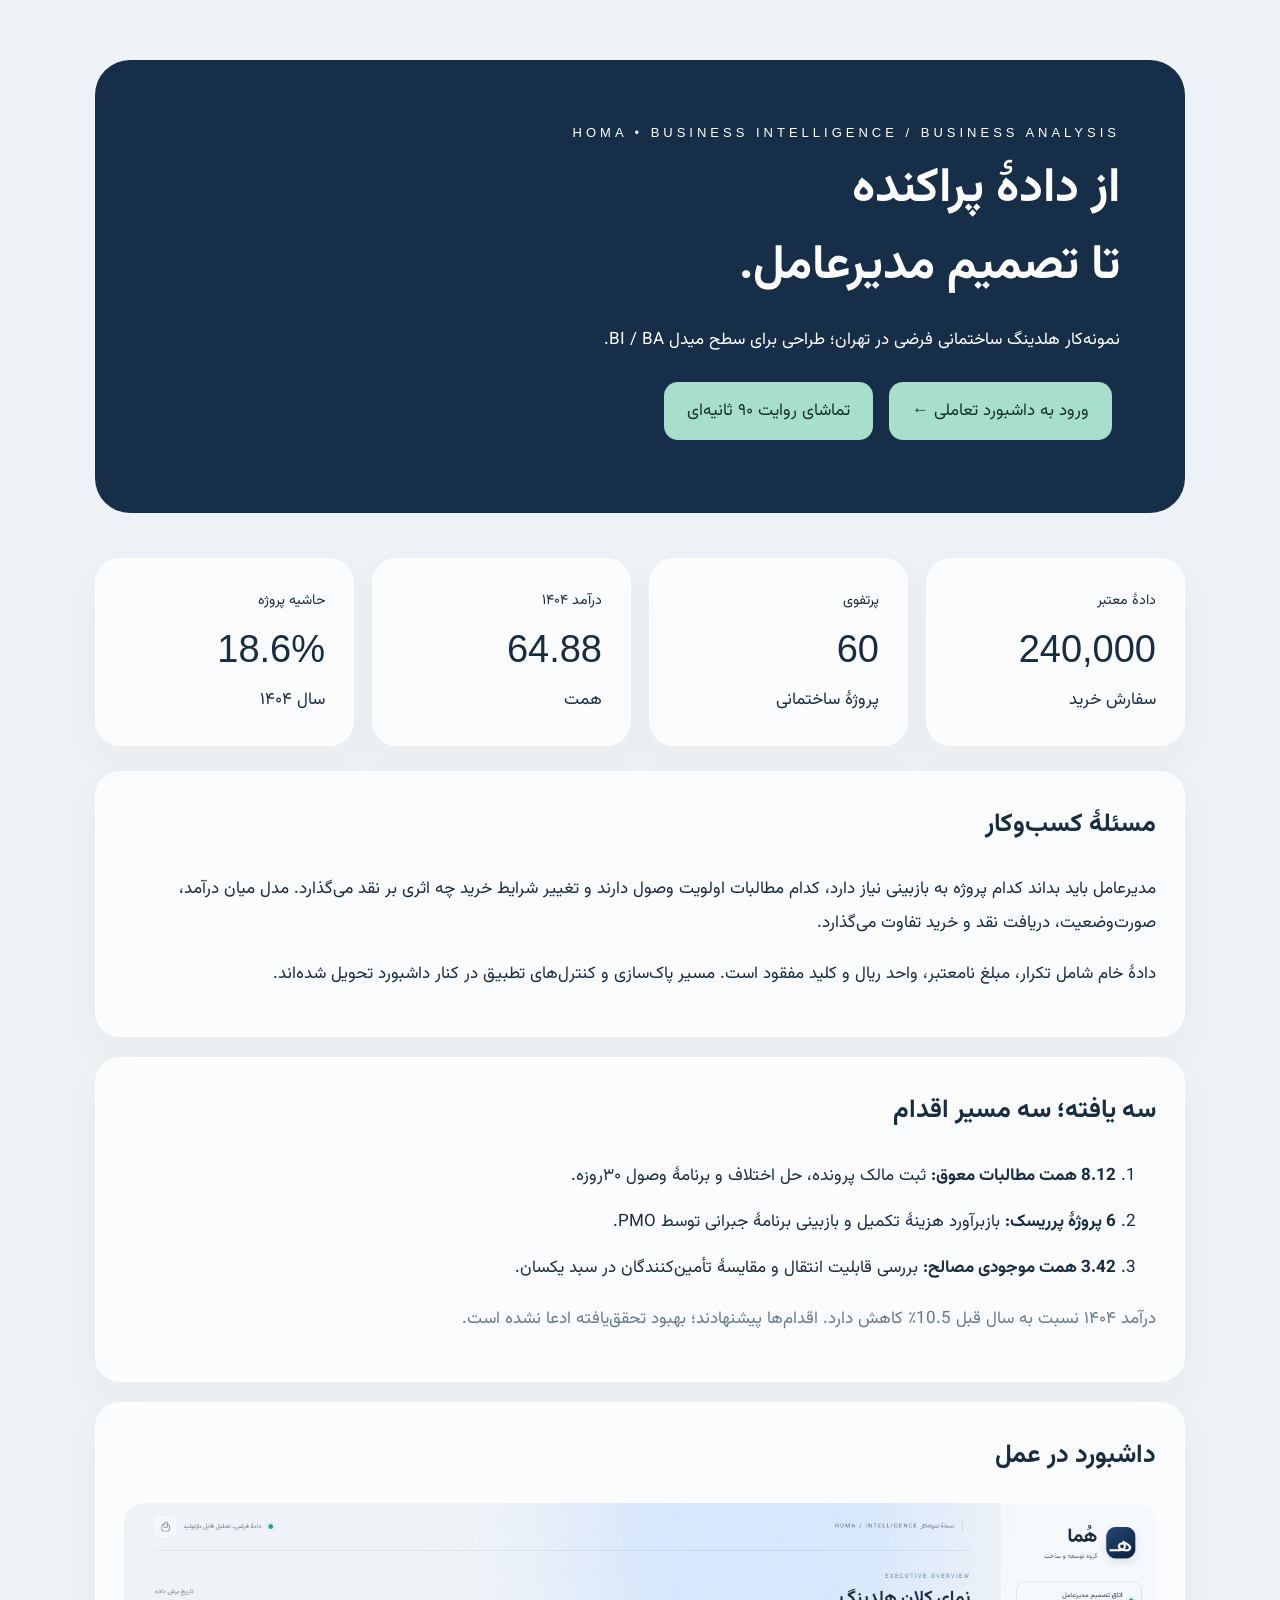
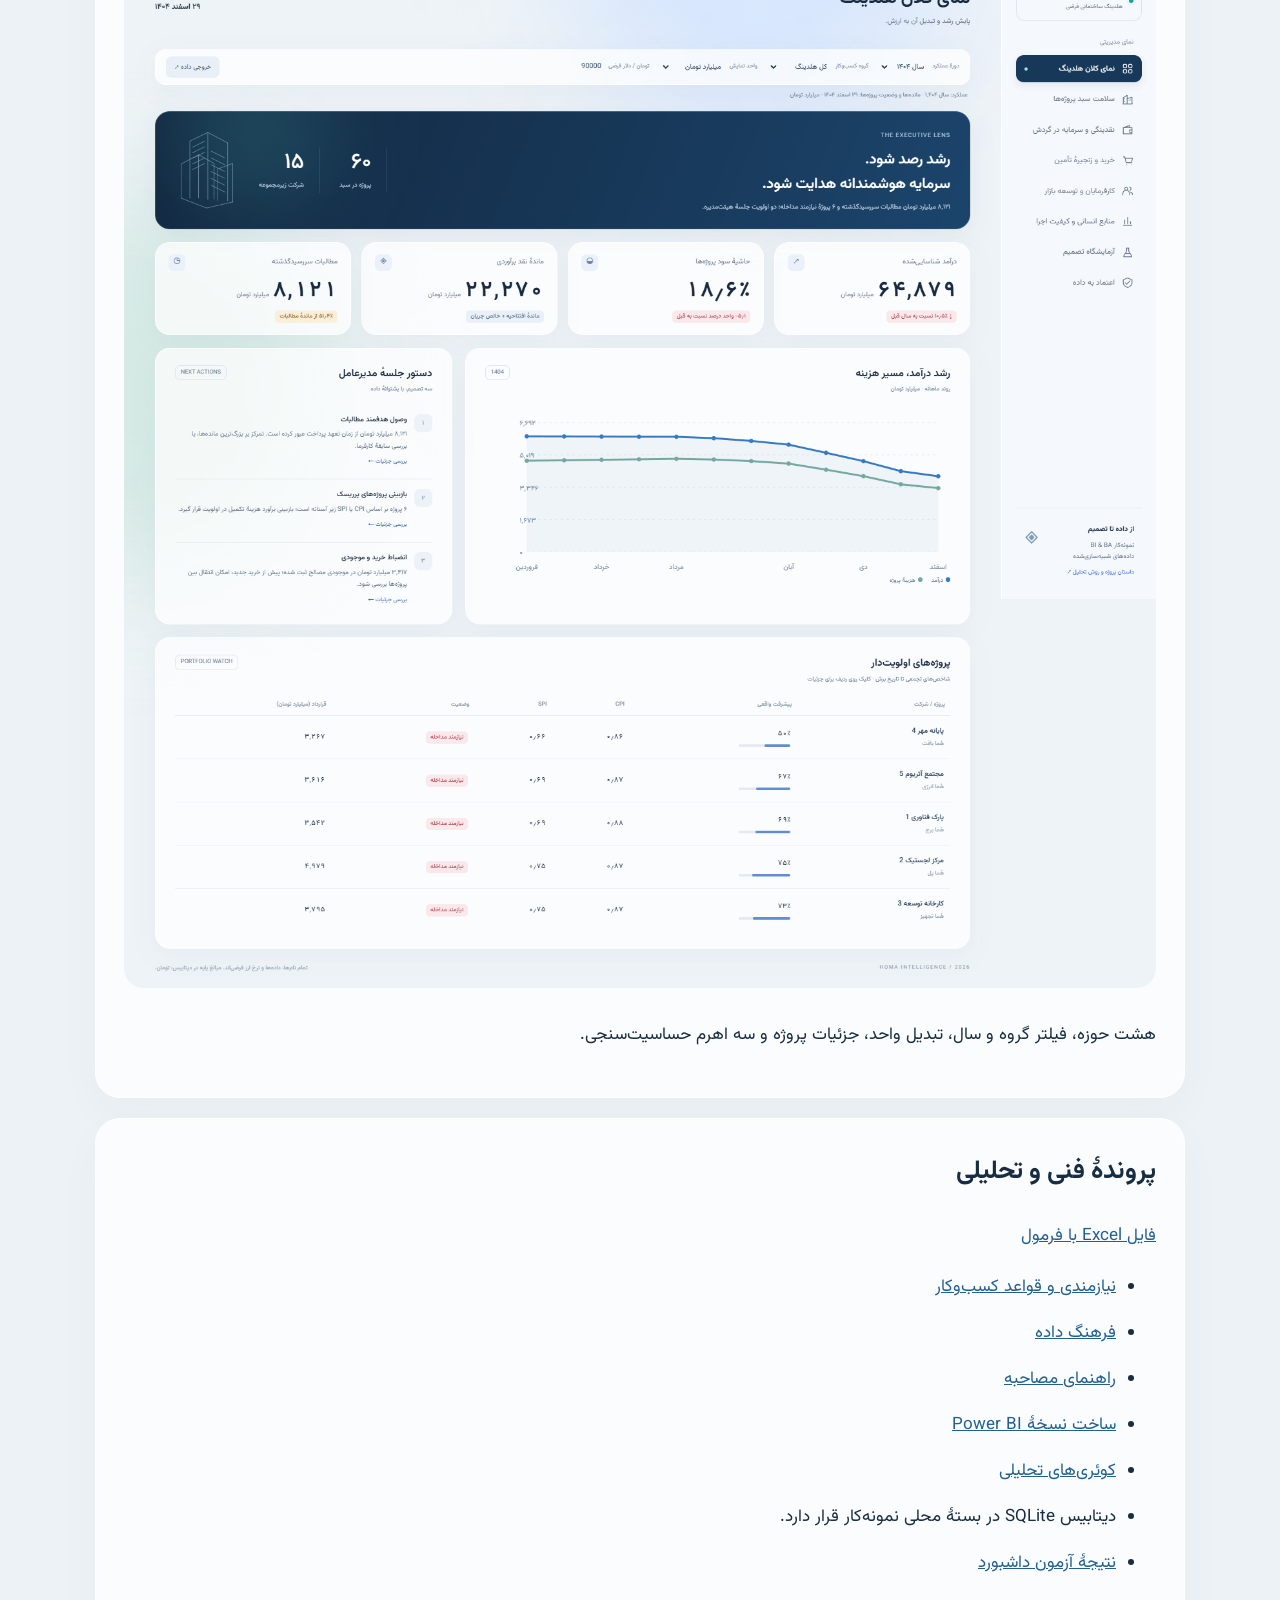
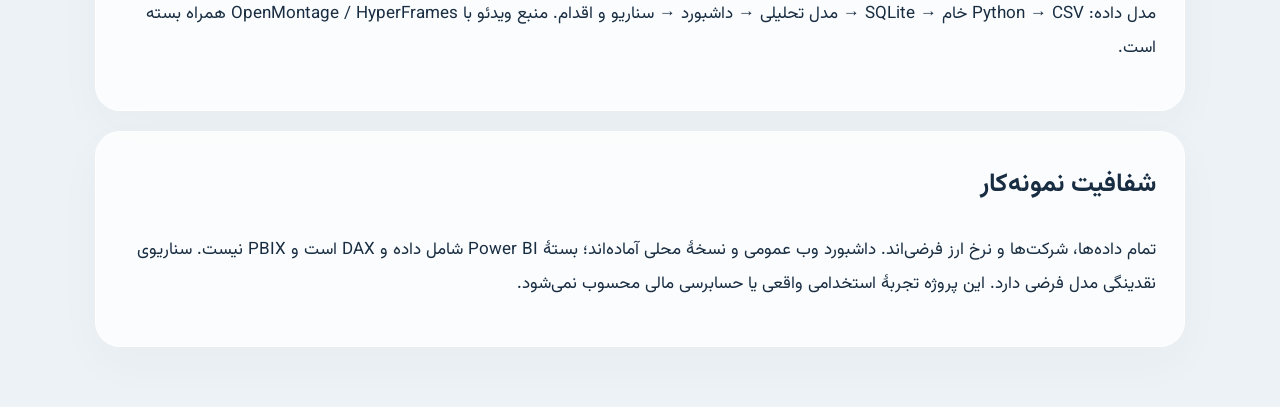
==== CASE-STUDY.html @ c3d29a2e "Publish HOMA BI dashboard and case study" ====
<!doctype html><html lang="fa" dir="rtl"><meta charset="utf-8"><meta name="viewport" content="width=device-width,initial-scale=1"><title>هُما | از داده تا تصمیم</title><style>@font-face{font-family:v;src:url(assets/Vazirmatn.ttf)}*{box-sizing:border-box}body{margin:0;background:#edf2f6;color:#182d42;font:17px/2 v,sans-serif}main{max-width:1140px;margin:auto;padding:60px 25px}header{padding:65px;border-radius:35px;background:#162e47;color:white}h1{font-size:48px;line-height:1.6;margin:12px 0}.eyebrow{letter-spacing:4px;font:13px Arial}.btn{display:inline-block;padding:12px 23px;border-radius:14px;background:#a8dfcc;color:#163329;text-decoration:none;margin:8px}.grid{display:grid;grid-template-columns:repeat(4,1fr);gap:18px;margin:25px 0}.card,section{background:#ffffffc9;border:1px solid white;box-shadow:0 16px 45px #22394b08;border-radius:25px;padding:28px;margin-top:20px}.card b{display:block;font:38px/1.8 Arial}.card span,.card small{display:block}h2{margin-top:0}img{width:100%;border-radius:20px}li{margin:12px 0}a{color:#236092}.note{color:#667b8c}@media(max-width:700px){.grid{grid-template-columns:1fr 1fr}header{padding:30px}h1{font-size:32px}}</style><main><header><div class="eyebrow">HOMA • BUSINESS INTELLIGENCE / BUSINESS ANALYSIS</div><h1>از دادهٔ پراکنده<br>تا تصمیم مدیرعامل.</h1><p>نمونه‌کار هلدینگ ساختمانی فرضی در تهران؛ طراحی برای سطح میدل BI / BA.</p><a class="btn" href="index.html">ورود به داشبورد تعاملی ←</a><a class="btn" href="video/HOMA-90s.mp4">تماشای روایت ۹۰ ثانیه‌ای</a></header><div class="grid"><div class="card"><small>دادهٔ معتبر</small><b>240,000</b><span>سفارش خرید</span></div><div class="card"><small>پرتفوی</small><b>60</b><span>پروژهٔ ساختمانی</span></div><div class="card"><small>درآمد ۱۴۰۴</small><b>64.88</b><span>همت</span></div><div class="card"><small>حاشیه پروژه</small><b>18.6%</b><span>سال ۱۴۰۴</span></div></div><section><h2>مسئلهٔ کسب‌وکار</h2><p>مدیرعامل باید بداند کدام پروژه به بازبینی نیاز دارد، کدام مطالبات اولویت وصول دارند و تغییر شرایط خرید چه اثری بر نقد می‌گذارد. مدل میان درآمد، صورت‌وضعیت، دریافت نقد و خرید تفاوت می‌گذارد.</p><p>دادهٔ خام شامل تکرار، مبلغ نامعتبر، واحد ریال و کلید مفقود است. مسیر پاک‌سازی و کنترل‌های تطبیق در کنار داشبورد تحویل شده‌اند.</p></section><section><h2>سه یافته؛ سه مسیر اقدام</h2><ol><li><b>8.12 همت مطالبات معوق:</b> ثبت مالک پرونده، حل اختلاف و برنامهٔ وصول ۳۰روزه.</li><li><b>6 پروژهٔ پرریسک:</b> بازبرآورد هزینهٔ تکمیل و بازبینی برنامهٔ جبرانی توسط PMO.</li><li><b>3.42 همت موجودی مصالح:</b> بررسی قابلیت انتقال و مقایسهٔ تأمین‌کنندگان در سبد یکسان.</li></ol><p class="note">درآمد ۱۴۰۴ نسبت به سال قبل 10.5٪ کاهش دارد. اقدام‌ها پیشنهادند؛ بهبود تحقق‌یافته ادعا نشده است.</p></section><section><h2>داشبورد در عمل</h2><img src="qa/overview.png" alt="داشبورد مدیریتی هُما"><p>هشت حوزه، فیلتر گروه و سال، تبدیل واحد، جزئیات پروژه و سه اهرم حساسیت‌سنجی.</p></section><section><h2>پروندهٔ فنی و تحلیلی</h2><p><a href="excel/HOMA-Analysis.xlsx">فایل Excel با فرمول</a></p><ul><li><a href="https://github.com/Barry-Amirahmadi/homabiportfolio/blob/main/docs/BUSINESS-ANALYSIS.md">نیازمندی و قواعد کسب‌وکار</a></li><li><a href="https://github.com/Barry-Amirahmadi/homabiportfolio/blob/main/docs/DATA-DICTIONARY.md">فرهنگ داده</a></li><li><a href="https://github.com/Barry-Amirahmadi/homabiportfolio/blob/main/docs/INTERVIEW-GUIDE.md">راهنمای مصاحبه</a></li><li><a href="https://github.com/Barry-Amirahmadi/homabiportfolio/blob/main/powerbi/README-FA.md">ساخت نسخهٔ Power BI</a></li><li><a href="https://github.com/Barry-Amirahmadi/homabiportfolio/blob/main/sql/analysis.sql">کوئری‌های تحلیلی</a></li><li>دیتابیس SQLite در بستهٔ محلی نمونه‌کار قرار دارد.</li><li><a href="https://github.com/Barry-Amirahmadi/homabiportfolio/blob/main/qa/dashboard-validation.json">نتیجهٔ آزمون داشبورد</a></li></ul><p>مدل داده: Python → CSV خام → SQLite → مدل تحلیلی → داشبورد → سناریو و اقدام. منبع ویدئو با OpenMontage / HyperFrames همراه بسته است.</p></section><section><h2>شفافیت نمونه‌کار</h2><p>تمام داده‌ها، شرکت‌ها و نرخ ارز فرضی‌اند. داشبورد وب عمومی و نسخهٔ محلی آماده‌اند؛ بستهٔ Power BI شامل داده و DAX است و PBIX نیست. سناریوی نقدینگی مدل فرضی دارد. این پروژه تجربهٔ استخدامی واقعی یا حسابرسی مالی محسوب نمی‌شود.</p></section></main></html>
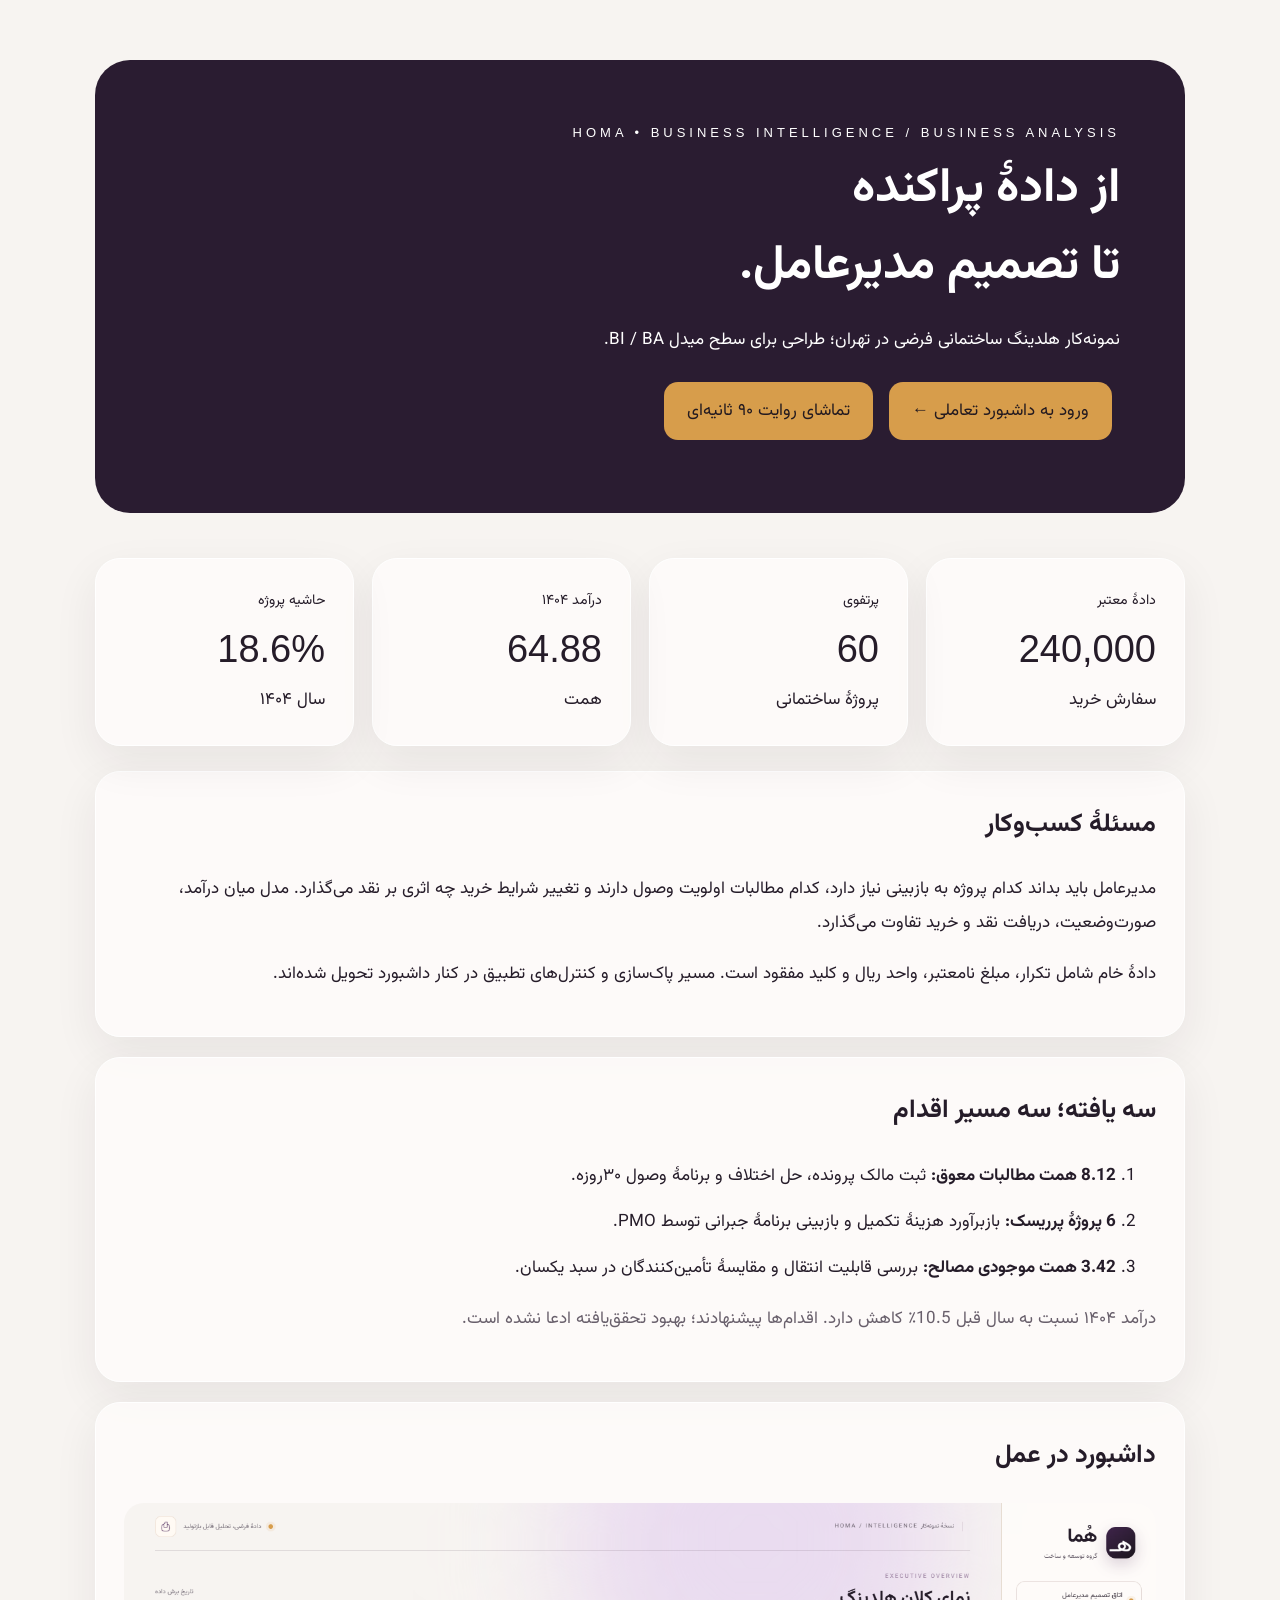
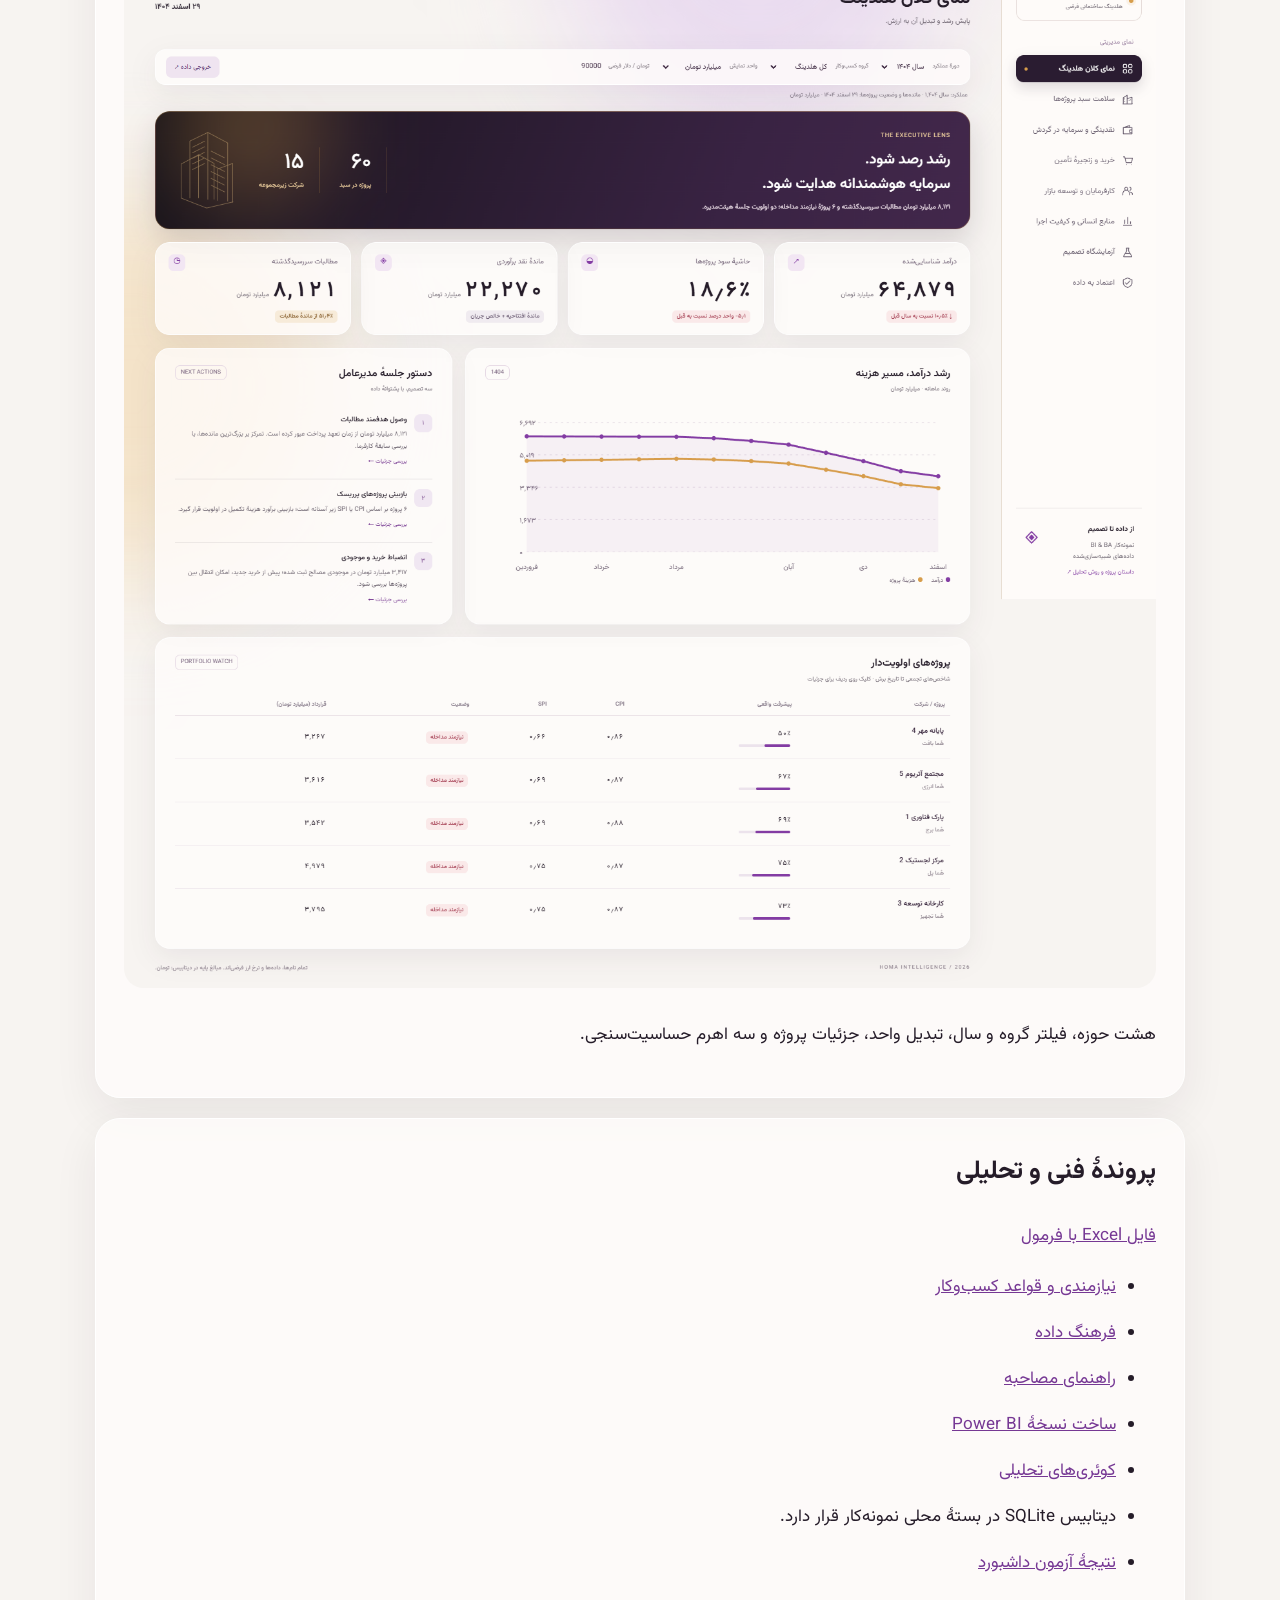
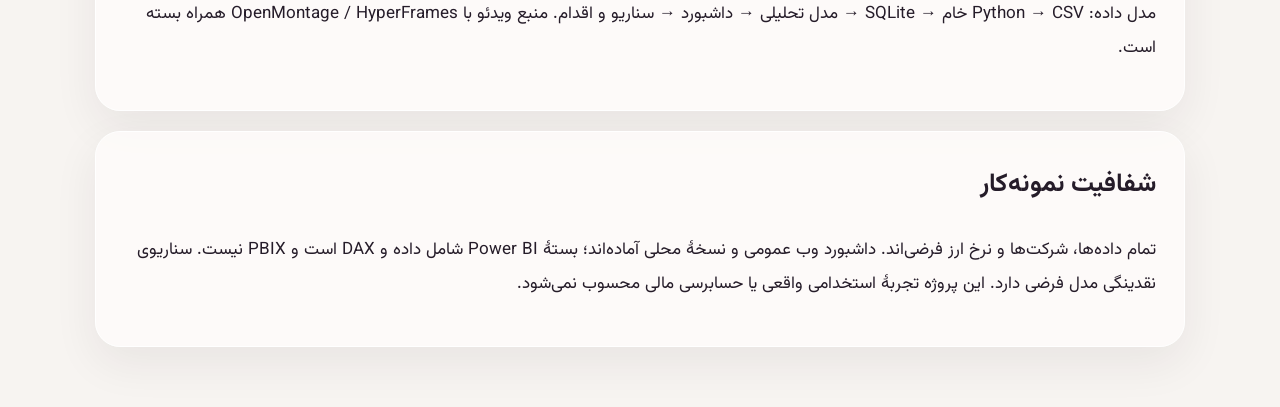
==== commit 273995e6: "Apply Lotus-inspired dashboard palette" ====
--- a/CASE-STUDY.html
+++ b/CASE-STUDY.html
@@ -1 +1 @@
-<!doctype html><html lang="fa" dir="rtl"><meta charset="utf-8"><meta name="viewport" content="width=device-width,initial-scale=1"><title>هُما | از داده تا تصمیم</title><style>@font-face{font-family:v;src:url(assets/Vazirmatn.ttf)}*{box-sizing:border-box}body{margin:0;background:#edf2f6;color:#182d42;font:17px/2 v,sans-serif}main{max-width:1140px;margin:auto;padding:60px 25px}header{padding:65px;border-radius:35px;background:#162e47;color:white}h1{font-size:48px;line-height:1.6;margin:12px 0}.eyebrow{letter-spacing:4px;font:13px Arial}.btn{display:inline-block;padding:12px 23px;border-radius:14px;background:#a8dfcc;color:#163329;text-decoration:none;margin:8px}.grid{display:grid;grid-template-columns:repeat(4,1fr);gap:18px;margin:25px 0}.card,section{background:#ffffffc9;border:1px solid white;box-shadow:0 16px 45px #22394b08;border-radius:25px;padding:28px;margin-top:20px}.card b{display:block;font:38px/1.8 Arial}.card span,.card small{display:block}h2{margin-top:0}img{width:100%;border-radius:20px}li{margin:12px 0}a{color:#236092}.note{color:#667b8c}@media(max-width:700px){.grid{grid-template-columns:1fr 1fr}header{padding:30px}h1{font-size:32px}}</style><main><header><div class="eyebrow">HOMA • BUSINESS INTELLIGENCE / BUSINESS ANALYSIS</div><h1>از دادهٔ پراکنده<br>تا تصمیم مدیرعامل.</h1><p>نمونه‌کار هلدینگ ساختمانی فرضی در تهران؛ طراحی برای سطح میدل BI / BA.</p><a class="btn" href="index.html">ورود به داشبورد تعاملی ←</a><a class="btn" href="video/HOMA-90s.mp4">تماشای روایت ۹۰ ثانیه‌ای</a></header><div class="grid"><div class="card"><small>دادهٔ معتبر</small><b>240,000</b><span>سفارش خرید</span></div><div class="card"><small>پرتفوی</small><b>60</b><span>پروژهٔ ساختمانی</span></div><div class="card"><small>درآمد ۱۴۰۴</small><b>64.88</b><span>همت</span></div><div class="card"><small>حاشیه پروژه</small><b>18.6%</b><span>سال ۱۴۰۴</span></div></div><section><h2>مسئلهٔ کسب‌وکار</h2><p>مدیرعامل باید بداند کدام پروژه به بازبینی نیاز دارد، کدام مطالبات اولویت وصول دارند و تغییر شرایط خرید چه اثری بر نقد می‌گذارد. مدل میان درآمد، صورت‌وضعیت، دریافت نقد و خرید تفاوت می‌گذارد.</p><p>دادهٔ خام شامل تکرار، مبلغ نامعتبر، واحد ریال و کلید مفقود است. مسیر پاک‌سازی و کنترل‌های تطبیق در کنار داشبورد تحویل شده‌اند.</p></section><section><h2>سه یافته؛ سه مسیر اقدام</h2><ol><li><b>8.12 همت مطالبات معوق:</b> ثبت مالک پرونده، حل اختلاف و برنامهٔ وصول ۳۰روزه.</li><li><b>6 پروژهٔ پرریسک:</b> بازبرآورد هزینهٔ تکمیل و بازبینی برنامهٔ جبرانی توسط PMO.</li><li><b>3.42 همت موجودی مصالح:</b> بررسی قابلیت انتقال و مقایسهٔ تأمین‌کنندگان در سبد یکسان.</li></ol><p class="note">درآمد ۱۴۰۴ نسبت به سال قبل 10.5٪ کاهش دارد. اقدام‌ها پیشنهادند؛ بهبود تحقق‌یافته ادعا نشده است.</p></section><section><h2>داشبورد در عمل</h2><img src="qa/overview.png" alt="داشبورد مدیریتی هُما"><p>هشت حوزه، فیلتر گروه و سال، تبدیل واحد، جزئیات پروژه و سه اهرم حساسیت‌سنجی.</p></section><section><h2>پروندهٔ فنی و تحلیلی</h2><p><a href="excel/HOMA-Analysis.xlsx">فایل Excel با فرمول</a></p><ul><li><a href="https://github.com/Barry-Amirahmadi/homabiportfolio/blob/main/docs/BUSINESS-ANALYSIS.md">نیازمندی و قواعد کسب‌وکار</a></li><li><a href="https://github.com/Barry-Amirahmadi/homabiportfolio/blob/main/docs/DATA-DICTIONARY.md">فرهنگ داده</a></li><li><a href="https://github.com/Barry-Amirahmadi/homabiportfolio/blob/main/docs/INTERVIEW-GUIDE.md">راهنمای مصاحبه</a></li><li><a href="https://github.com/Barry-Amirahmadi/homabiportfolio/blob/main/powerbi/README-FA.md">ساخت نسخهٔ Power BI</a></li><li><a href="https://github.com/Barry-Amirahmadi/homabiportfolio/blob/main/sql/analysis.sql">کوئری‌های تحلیلی</a></li><li>دیتابیس SQLite در بستهٔ محلی نمونه‌کار قرار دارد.</li><li><a href="https://github.com/Barry-Amirahmadi/homabiportfolio/blob/main/qa/dashboard-validation.json">نتیجهٔ آزمون داشبورد</a></li></ul><p>مدل داده: Python → CSV خام → SQLite → مدل تحلیلی → داشبورد → سناریو و اقدام. منبع ویدئو با OpenMontage / HyperFrames همراه بسته است.</p></section><section><h2>شفافیت نمونه‌کار</h2><p>تمام داده‌ها، شرکت‌ها و نرخ ارز فرضی‌اند. داشبورد وب عمومی و نسخهٔ محلی آماده‌اند؛ بستهٔ Power BI شامل داده و DAX است و PBIX نیست. سناریوی نقدینگی مدل فرضی دارد. این پروژه تجربهٔ استخدامی واقعی یا حسابرسی مالی محسوب نمی‌شود.</p></section></main></html>+<!doctype html><html lang="fa" dir="rtl"><meta charset="utf-8"><meta name="viewport" content="width=device-width,initial-scale=1"><title>هُما | از داده تا تصمیم</title><style>@font-face{font-family:v;src:url(assets/Vazirmatn.ttf)}*{box-sizing:border-box}body{margin:0;background:#f7f4f1;color:#251c29;font:17px/2 v,sans-serif}main{max-width:1140px;margin:auto;padding:60px 25px}header{padding:65px;border-radius:35px;background:#2a1c31;color:white}h1{font-size:48px;line-height:1.6;margin:12px 0}.eyebrow{letter-spacing:4px;font:13px Arial}.btn{display:inline-block;padding:12px 23px;border-radius:14px;background:#d79d4b;color:#231a20;text-decoration:none;margin:8px}.grid{display:grid;grid-template-columns:repeat(4,1fr);gap:18px;margin:25px 0}.card,section{background:#fffdfbc9;border:1px solid white;box-shadow:0 16px 45px #2a1a2b12;border-radius:25px;padding:28px;margin-top:20px}.card b{display:block;font:38px/1.8 Arial}.card span,.card small{display:block}h2{margin-top:0}img{width:100%;border-radius:20px}li{margin:12px 0}a{color:#763894}.note{color:#685f6b}@media(max-width:700px){.grid{grid-template-columns:1fr 1fr}header{padding:30px}h1{font-size:32px}}</style><main><header><div class="eyebrow">HOMA • BUSINESS INTELLIGENCE / BUSINESS ANALYSIS</div><h1>از دادهٔ پراکنده<br>تا تصمیم مدیرعامل.</h1><p>نمونه‌کار هلدینگ ساختمانی فرضی در تهران؛ طراحی برای سطح میدل BI / BA.</p><a class="btn" href="index.html">ورود به داشبورد تعاملی ←</a><a class="btn" href="video/HOMA-90s.mp4">تماشای روایت ۹۰ ثانیه‌ای</a></header><div class="grid"><div class="card"><small>دادهٔ معتبر</small><b>240,000</b><span>سفارش خرید</span></div><div class="card"><small>پرتفوی</small><b>60</b><span>پروژهٔ ساختمانی</span></div><div class="card"><small>درآمد ۱۴۰۴</small><b>64.88</b><span>همت</span></div><div class="card"><small>حاشیه پروژه</small><b>18.6%</b><span>سال ۱۴۰۴</span></div></div><section><h2>مسئلهٔ کسب‌وکار</h2><p>مدیرعامل باید بداند کدام پروژه به بازبینی نیاز دارد، کدام مطالبات اولویت وصول دارند و تغییر شرایط خرید چه اثری بر نقد می‌گذارد. مدل میان درآمد، صورت‌وضعیت، دریافت نقد و خرید تفاوت می‌گذارد.</p><p>دادهٔ خام شامل تکرار، مبلغ نامعتبر، واحد ریال و کلید مفقود است. مسیر پاک‌سازی و کنترل‌های تطبیق در کنار داشبورد تحویل شده‌اند.</p></section><section><h2>سه یافته؛ سه مسیر اقدام</h2><ol><li><b>8.12 همت مطالبات معوق:</b> ثبت مالک پرونده، حل اختلاف و برنامهٔ وصول ۳۰روزه.</li><li><b>6 پروژهٔ پرریسک:</b> بازبرآورد هزینهٔ تکمیل و بازبینی برنامهٔ جبرانی توسط PMO.</li><li><b>3.42 همت موجودی مصالح:</b> بررسی قابلیت انتقال و مقایسهٔ تأمین‌کنندگان در سبد یکسان.</li></ol><p class="note">درآمد ۱۴۰۴ نسبت به سال قبل 10.5٪ کاهش دارد. اقدام‌ها پیشنهادند؛ بهبود تحقق‌یافته ادعا نشده است.</p></section><section><h2>داشبورد در عمل</h2><img src="qa/overview.png" alt="داشبورد مدیریتی هُما"><p>هشت حوزه، فیلتر گروه و سال، تبدیل واحد، جزئیات پروژه و سه اهرم حساسیت‌سنجی.</p></section><section><h2>پروندهٔ فنی و تحلیلی</h2><p><a href="excel/HOMA-Analysis.xlsx">فایل Excel با فرمول</a></p><ul><li><a href="https://github.com/Barry-Amirahmadi/homabiportfolio/blob/main/docs/BUSINESS-ANALYSIS.md">نیازمندی و قواعد کسب‌وکار</a></li><li><a href="https://github.com/Barry-Amirahmadi/homabiportfolio/blob/main/docs/DATA-DICTIONARY.md">فرهنگ داده</a></li><li><a href="https://github.com/Barry-Amirahmadi/homabiportfolio/blob/main/docs/INTERVIEW-GUIDE.md">راهنمای مصاحبه</a></li><li><a href="https://github.com/Barry-Amirahmadi/homabiportfolio/blob/main/powerbi/README-FA.md">ساخت نسخهٔ Power BI</a></li><li><a href="https://github.com/Barry-Amirahmadi/homabiportfolio/blob/main/sql/analysis.sql">کوئری‌های تحلیلی</a></li><li>دیتابیس SQLite در بستهٔ محلی نمونه‌کار قرار دارد.</li><li><a href="https://github.com/Barry-Amirahmadi/homabiportfolio/blob/main/qa/dashboard-validation.json">نتیجهٔ آزمون داشبورد</a></li></ul><p>مدل داده: Python → CSV خام → SQLite → مدل تحلیلی → داشبورد → سناریو و اقدام. منبع ویدئو با OpenMontage / HyperFrames همراه بسته است.</p></section><section><h2>شفافیت نمونه‌کار</h2><p>تمام داده‌ها، شرکت‌ها و نرخ ارز فرضی‌اند. داشبورد وب عمومی و نسخهٔ محلی آماده‌اند؛ بستهٔ Power BI شامل داده و DAX است و PBIX نیست. سناریوی نقدینگی مدل فرضی دارد. این پروژه تجربهٔ استخدامی واقعی یا حسابرسی مالی محسوب نمی‌شود.</p></section></main></html>
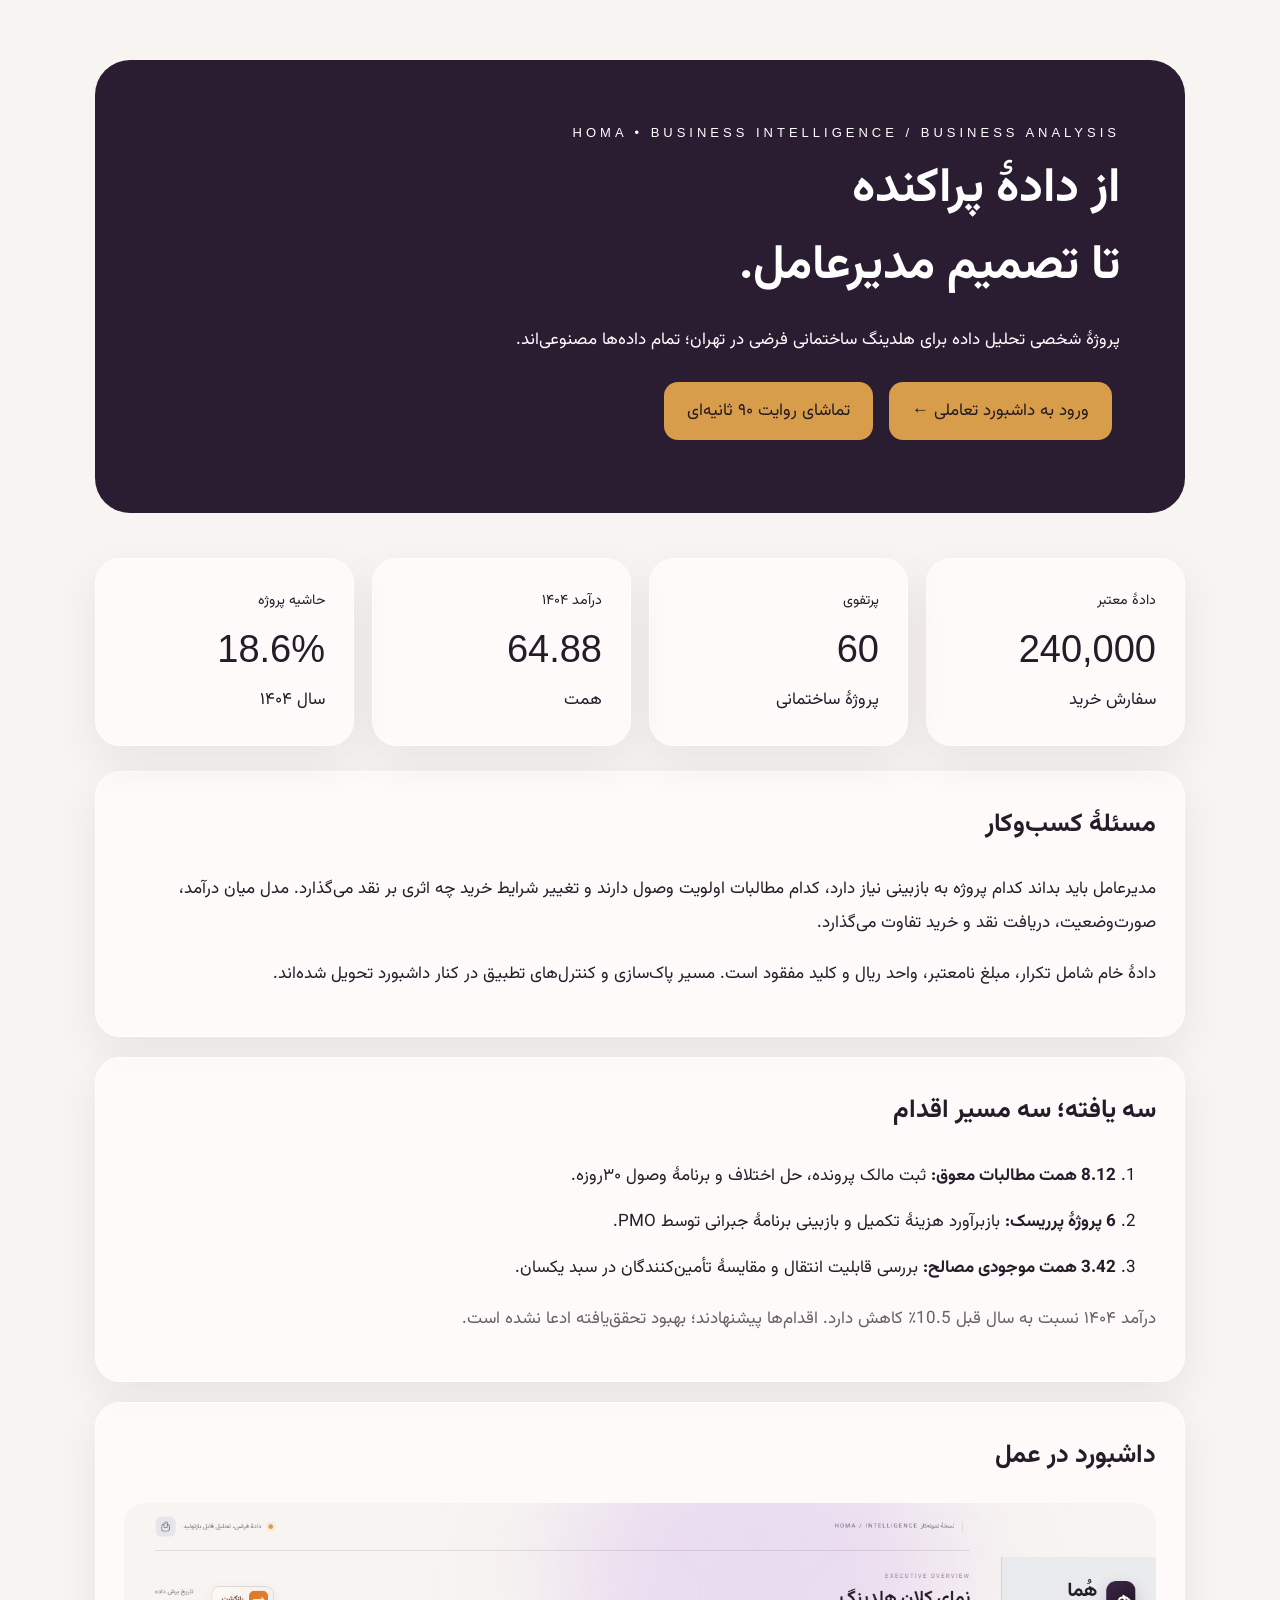
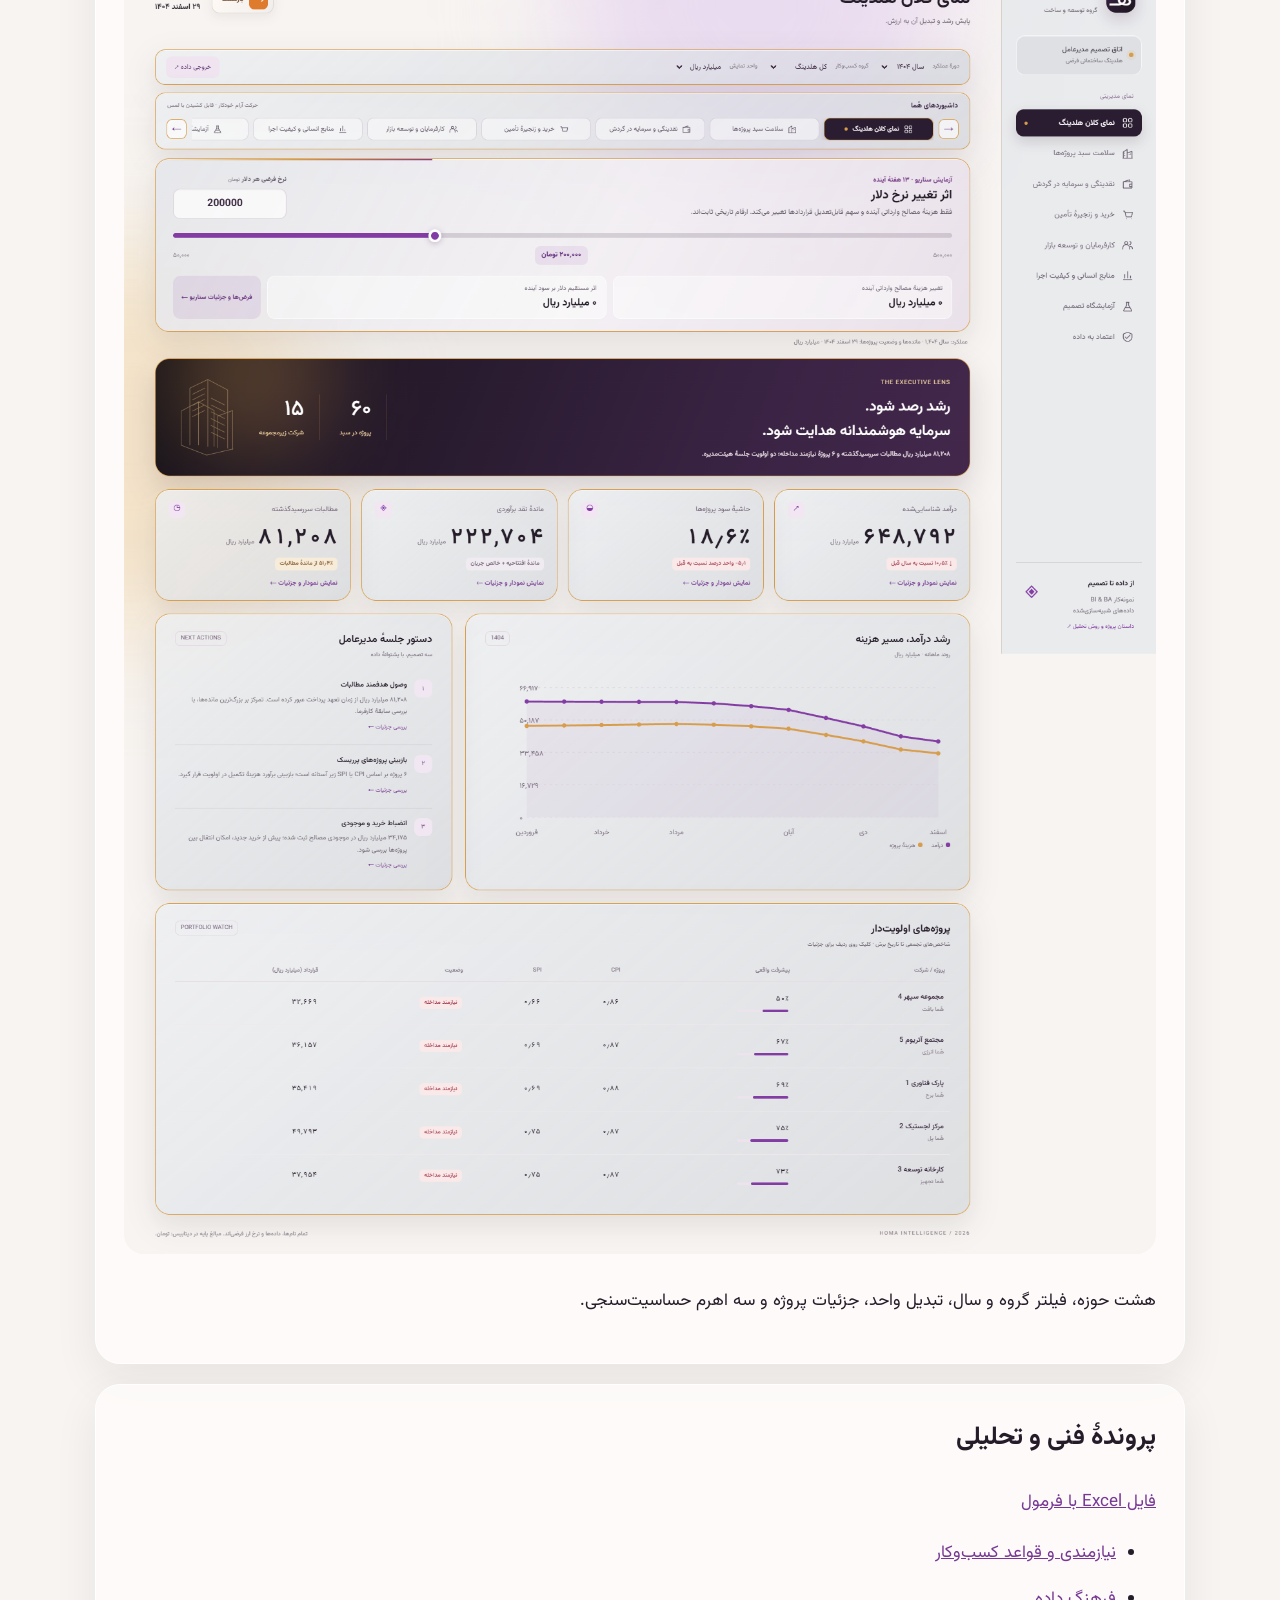
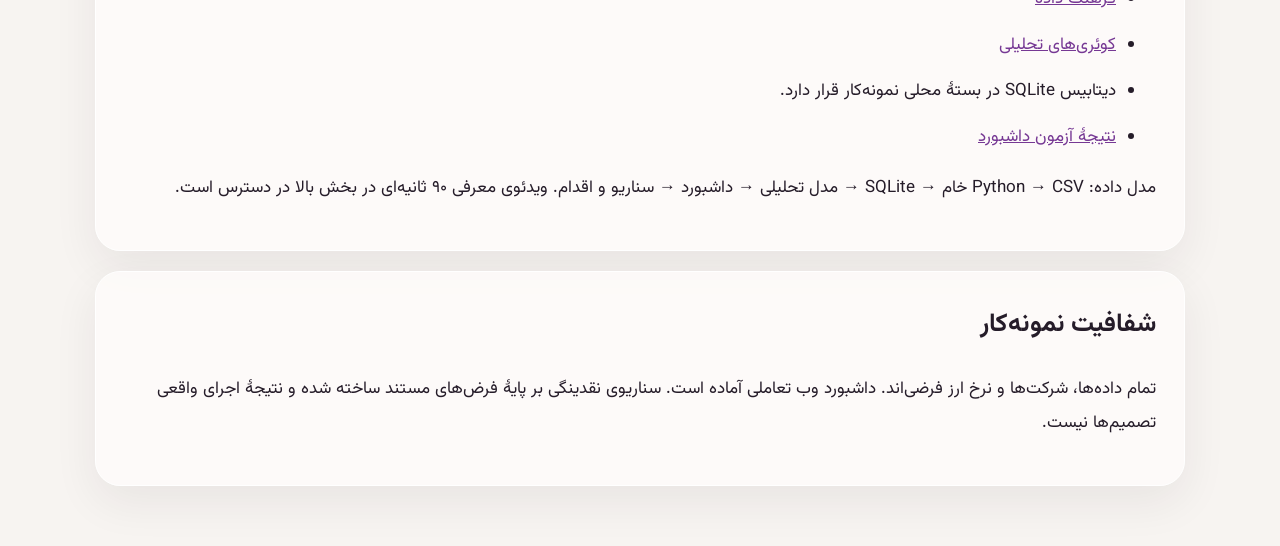
==== commit f72fd3e9: "Keep personal interview notes out of public portfolio" ====
--- a/CASE-STUDY.html
+++ b/CASE-STUDY.html
@@ -1 +1 @@
-<!doctype html><html lang="fa" dir="rtl"><meta charset="utf-8"><meta name="viewport" content="width=device-width,initial-scale=1"><title>هُما | از داده تا تصمیم</title><style>@font-face{font-family:v;src:url(assets/Vazirmatn.ttf)}*{box-sizing:border-box}body{margin:0;background:#f7f4f1;color:#251c29;font:17px/2 v,sans-serif}main{max-width:1140px;margin:auto;padding:60px 25px}header{padding:65px;border-radius:35px;background:#2a1c31;color:white}h1{font-size:48px;line-height:1.6;margin:12px 0}.eyebrow{letter-spacing:4px;font:13px Arial}.btn{display:inline-block;padding:12px 23px;border-radius:14px;background:#d79d4b;color:#231a20;text-decoration:none;margin:8px}.grid{display:grid;grid-template-columns:repeat(4,1fr);gap:18px;margin:25px 0}.card,section{background:#fffdfbc9;border:1px solid white;box-shadow:0 16px 45px #2a1a2b12;border-radius:25px;padding:28px;margin-top:20px}.card b{display:block;font:38px/1.8 Arial}.card span,.card small{display:block}h2{margin-top:0}img{width:100%;border-radius:20px}li{margin:12px 0}a{color:#763894}.note{color:#685f6b}@media(max-width:700px){.grid{grid-template-columns:1fr 1fr}header{padding:30px}h1{font-size:32px}}</style><main><header><div class="eyebrow">HOMA • BUSINESS INTELLIGENCE / BUSINESS ANALYSIS</div><h1>از دادهٔ پراکنده<br>تا تصمیم مدیرعامل.</h1><p>نمونه‌کار هلدینگ ساختمانی فرضی در تهران؛ طراحی برای سطح میدل BI / BA.</p><a class="btn" href="index.html">ورود به داشبورد تعاملی ←</a><a class="btn" href="video/HOMA-90s.mp4">تماشای روایت ۹۰ ثانیه‌ای</a></header><div class="grid"><div class="card"><small>دادهٔ معتبر</small><b>240,000</b><span>سفارش خرید</span></div><div class="card"><small>پرتفوی</small><b>60</b><span>پروژهٔ ساختمانی</span></div><div class="card"><small>درآمد ۱۴۰۴</small><b>64.88</b><span>همت</span></div><div class="card"><small>حاشیه پروژه</small><b>18.6%</b><span>سال ۱۴۰۴</span></div></div><section><h2>مسئلهٔ کسب‌وکار</h2><p>مدیرعامل باید بداند کدام پروژه به بازبینی نیاز دارد، کدام مطالبات اولویت وصول دارند و تغییر شرایط خرید چه اثری بر نقد می‌گذارد. مدل میان درآمد، صورت‌وضعیت، دریافت نقد و خرید تفاوت می‌گذارد.</p><p>دادهٔ خام شامل تکرار، مبلغ نامعتبر، واحد ریال و کلید مفقود است. مسیر پاک‌سازی و کنترل‌های تطبیق در کنار داشبورد تحویل شده‌اند.</p></section><section><h2>سه یافته؛ سه مسیر اقدام</h2><ol><li><b>8.12 همت مطالبات معوق:</b> ثبت مالک پرونده، حل اختلاف و برنامهٔ وصول ۳۰روزه.</li><li><b>6 پروژهٔ پرریسک:</b> بازبرآورد هزینهٔ تکمیل و بازبینی برنامهٔ جبرانی توسط PMO.</li><li><b>3.42 همت موجودی مصالح:</b> بررسی قابلیت انتقال و مقایسهٔ تأمین‌کنندگان در سبد یکسان.</li></ol><p class="note">درآمد ۱۴۰۴ نسبت به سال قبل 10.5٪ کاهش دارد. اقدام‌ها پیشنهادند؛ بهبود تحقق‌یافته ادعا نشده است.</p></section><section><h2>داشبورد در عمل</h2><img src="qa/overview.png" alt="داشبورد مدیریتی هُما"><p>هشت حوزه، فیلتر گروه و سال، تبدیل واحد، جزئیات پروژه و سه اهرم حساسیت‌سنجی.</p></section><section><h2>پروندهٔ فنی و تحلیلی</h2><p><a href="excel/HOMA-Analysis.xlsx">فایل Excel با فرمول</a></p><ul><li><a href="https://github.com/Barry-Amirahmadi/homabiportfolio/blob/main/docs/BUSINESS-ANALYSIS.md">نیازمندی و قواعد کسب‌وکار</a></li><li><a href="https://github.com/Barry-Amirahmadi/homabiportfolio/blob/main/docs/DATA-DICTIONARY.md">فرهنگ داده</a></li><li><a href="https://github.com/Barry-Amirahmadi/homabiportfolio/blob/main/docs/INTERVIEW-GUIDE.md">راهنمای مصاحبه</a></li><li><a href="https://github.com/Barry-Amirahmadi/homabiportfolio/blob/main/powerbi/README-FA.md">ساخت نسخهٔ Power BI</a></li><li><a href="https://github.com/Barry-Amirahmadi/homabiportfolio/blob/main/sql/analysis.sql">کوئری‌های تحلیلی</a></li><li>دیتابیس SQLite در بستهٔ محلی نمونه‌کار قرار دارد.</li><li><a href="https://github.com/Barry-Amirahmadi/homabiportfolio/blob/main/qa/dashboard-validation.json">نتیجهٔ آزمون داشبورد</a></li></ul><p>مدل داده: Python → CSV خام → SQLite → مدل تحلیلی → داشبورد → سناریو و اقدام. منبع ویدئو با OpenMontage / HyperFrames همراه بسته است.</p></section><section><h2>شفافیت نمونه‌کار</h2><p>تمام داده‌ها، شرکت‌ها و نرخ ارز فرضی‌اند. داشبورد وب عمومی و نسخهٔ محلی آماده‌اند؛ بستهٔ Power BI شامل داده و DAX است و PBIX نیست. سناریوی نقدینگی مدل فرضی دارد. این پروژه تجربهٔ استخدامی واقعی یا حسابرسی مالی محسوب نمی‌شود.</p></section></main></html>+<!doctype html><html lang="fa" dir="rtl"><meta charset="utf-8"><meta name="viewport" content="width=device-width,initial-scale=1"><title>هُما | از داده تا تصمیم</title><style>@font-face{font-family:v;src:url(assets/Vazirmatn.ttf)}*{box-sizing:border-box}body{margin:0;background:#f7f4f1;color:#251c29;font:17px/2 v,sans-serif}main{max-width:1140px;margin:auto;padding:60px 25px}header{padding:65px;border-radius:35px;background:#2a1c31;color:white}h1{font-size:48px;line-height:1.6;margin:12px 0}.eyebrow{letter-spacing:4px;font:13px Arial}.btn{display:inline-block;padding:12px 23px;border-radius:14px;background:#d79d4b;color:#231a20;text-decoration:none;margin:8px}.grid{display:grid;grid-template-columns:repeat(4,1fr);gap:18px;margin:25px 0}.card,section{background:#fffdfbc9;border:1px solid white;box-shadow:0 16px 45px #2a1a2b12;border-radius:25px;padding:28px;margin-top:20px}.card b{display:block;font:38px/1.8 Arial}.card span,.card small{display:block}h2{margin-top:0}img{width:100%;border-radius:20px}li{margin:12px 0}a{color:#763894}.note{color:#685f6b}@media(max-width:700px){.grid{grid-template-columns:1fr 1fr}header{padding:30px}h1{font-size:32px}}</style><main><header><div class="eyebrow">HOMA • BUSINESS INTELLIGENCE / BUSINESS ANALYSIS</div><h1>از دادهٔ پراکنده<br>تا تصمیم مدیرعامل.</h1><p>پروژهٔ شخصی تحلیل داده برای هلدینگ ساختمانی فرضی در تهران؛ تمام داده‌ها مصنوعی‌اند.</p><a class="btn" href="index.html">ورود به داشبورد تعاملی ←</a><a class="btn" href="video/HOMA-90s.mp4">تماشای روایت ۹۰ ثانیه‌ای</a></header><div class="grid"><div class="card"><small>دادهٔ معتبر</small><b>240,000</b><span>سفارش خرید</span></div><div class="card"><small>پرتفوی</small><b>60</b><span>پروژهٔ ساختمانی</span></div><div class="card"><small>درآمد ۱۴۰۴</small><b>64.88</b><span>همت</span></div><div class="card"><small>حاشیه پروژه</small><b>18.6%</b><span>سال ۱۴۰۴</span></div></div><section><h2>مسئلهٔ کسب‌وکار</h2><p>مدیرعامل باید بداند کدام پروژه به بازبینی نیاز دارد، کدام مطالبات اولویت وصول دارند و تغییر شرایط خرید چه اثری بر نقد می‌گذارد. مدل میان درآمد، صورت‌وضعیت، دریافت نقد و خرید تفاوت می‌گذارد.</p><p>دادهٔ خام شامل تکرار، مبلغ نامعتبر، واحد ریال و کلید مفقود است. مسیر پاک‌سازی و کنترل‌های تطبیق در کنار داشبورد تحویل شده‌اند.</p></section><section><h2>سه یافته؛ سه مسیر اقدام</h2><ol><li><b>8.12 همت مطالبات معوق:</b> ثبت مالک پرونده، حل اختلاف و برنامهٔ وصول ۳۰روزه.</li><li><b>6 پروژهٔ پرریسک:</b> بازبرآورد هزینهٔ تکمیل و بازبینی برنامهٔ جبرانی توسط PMO.</li><li><b>3.42 همت موجودی مصالح:</b> بررسی قابلیت انتقال و مقایسهٔ تأمین‌کنندگان در سبد یکسان.</li></ol><p class="note">درآمد ۱۴۰۴ نسبت به سال قبل 10.5٪ کاهش دارد. اقدام‌ها پیشنهادند؛ بهبود تحقق‌یافته ادعا نشده است.</p></section><section><h2>داشبورد در عمل</h2><img src="qa/overview.png" alt="داشبورد مدیریتی هُما"><p>هشت حوزه، فیلتر گروه و سال، تبدیل واحد، جزئیات پروژه و سه اهرم حساسیت‌سنجی.</p></section><section><h2>پروندهٔ فنی و تحلیلی</h2><p><a href="excel/HOMA-Analysis.xlsx">فایل Excel با فرمول</a></p><ul><li><a href="https://github.com/Barry-Amirahmadi/homabiportfolio/blob/main/docs/BUSINESS-ANALYSIS.md">نیازمندی و قواعد کسب‌وکار</a></li><li><a href="https://github.com/Barry-Amirahmadi/homabiportfolio/blob/main/docs/DATA-DICTIONARY.md">فرهنگ داده</a></li><li><a href="https://github.com/Barry-Amirahmadi/homabiportfolio/blob/main/sql/analysis.sql">کوئری‌های تحلیلی</a></li><li>دیتابیس SQLite در بستهٔ محلی نمونه‌کار قرار دارد.</li><li><a href="https://github.com/Barry-Amirahmadi/homabiportfolio/blob/main/qa/dashboard-validation.json">نتیجهٔ آزمون داشبورد</a></li></ul><p>مدل داده: Python → CSV خام → SQLite → مدل تحلیلی → داشبورد → سناریو و اقدام. ویدئوی معرفی ۹۰ ثانیه‌ای در بخش بالا در دسترس است.</p></section><section><h2>شفافیت نمونه‌کار</h2><p>تمام داده‌ها، شرکت‌ها و نرخ ارز فرضی‌اند. داشبورد وب تعاملی آماده است. سناریوی نقدینگی بر پایهٔ فرض‌های مستند ساخته شده و نتیجهٔ اجرای واقعی تصمیم‌ها نیست.</p></section></main></html>
